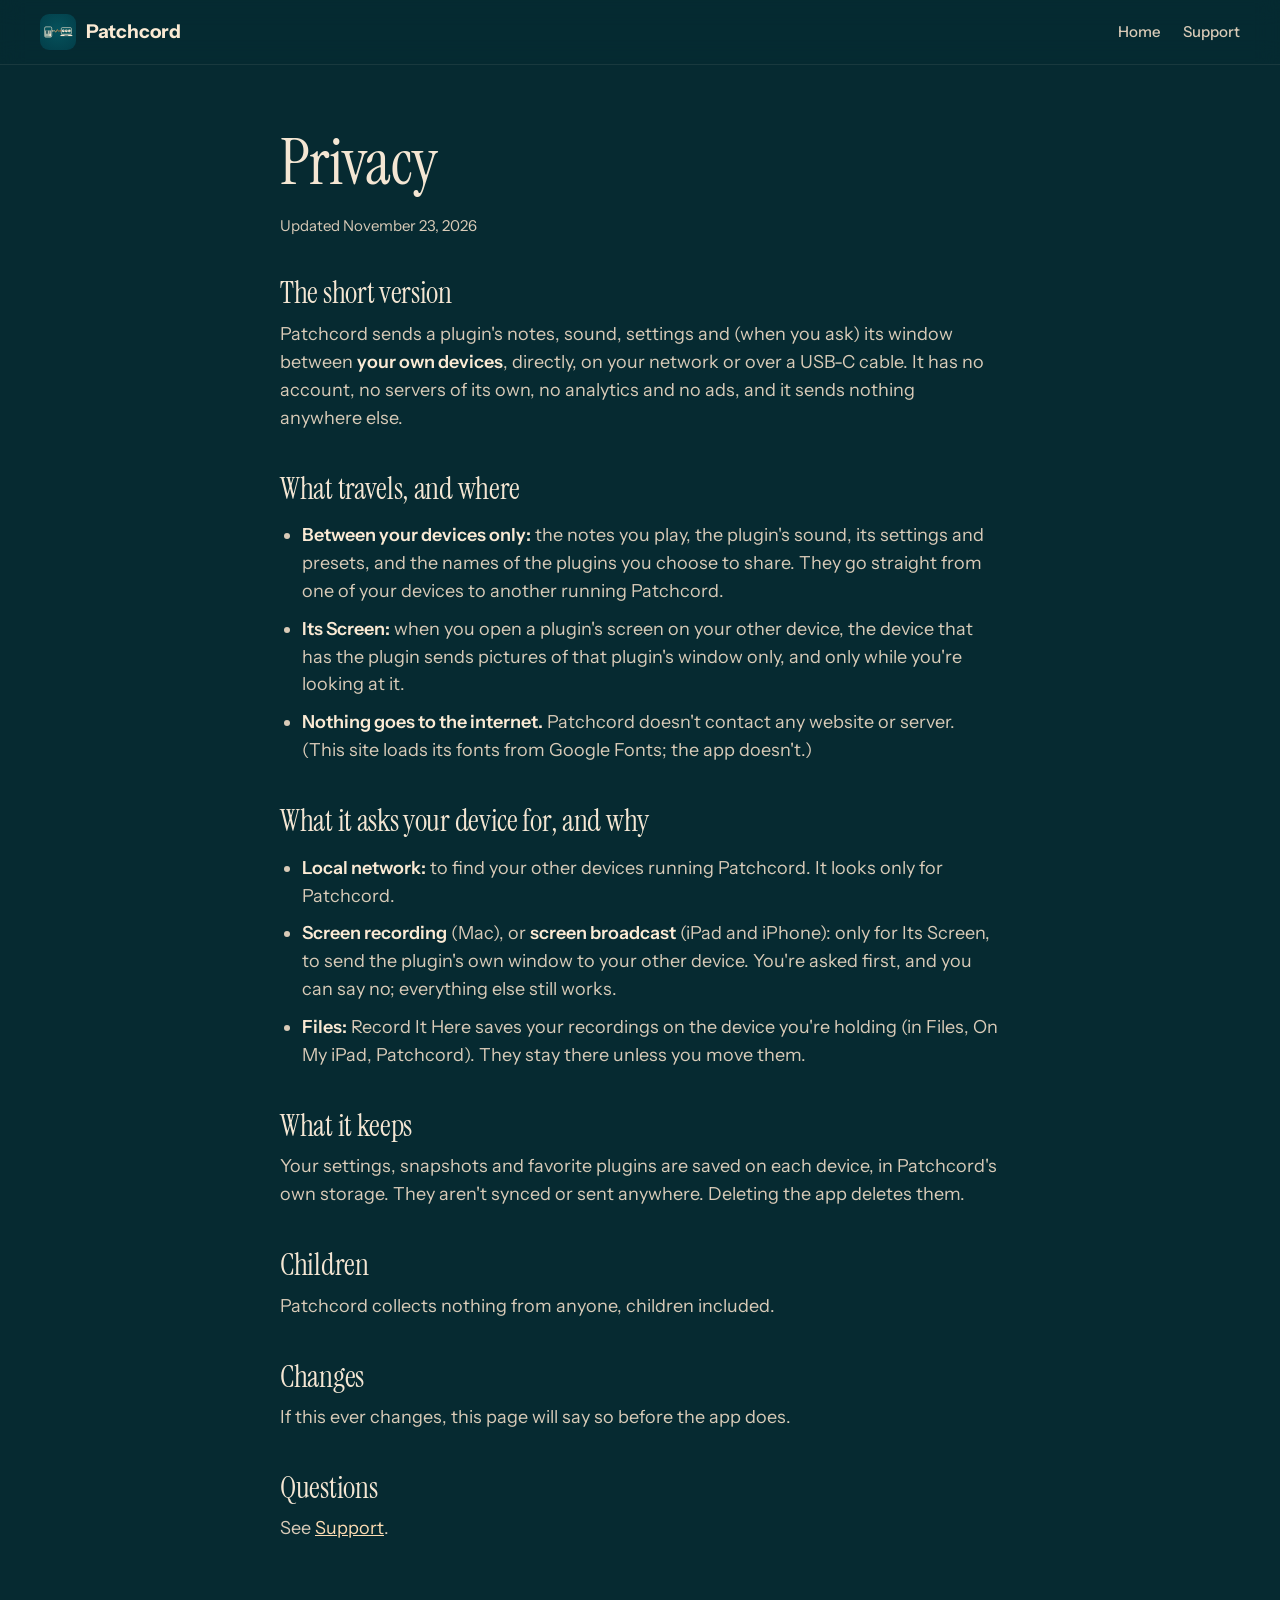
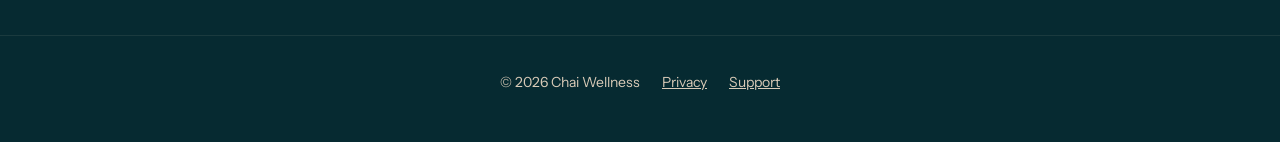
==== privacy.html @ 47edcd0e "Patchcord website, first version" ====
<!doctype html>
<html lang="en">
<head>
<meta charset="utf-8">
<meta name="viewport" content="width=device-width, initial-scale=1">
<title>Patchcord: Privacy</title>
<meta name="description" content="Patchcord's privacy policy: your devices talk to each other directly, and nothing goes anywhere else.">
<meta name="theme-color" content="#062A31">
<link rel="icon" href="img/icon.svg" type="image/svg+xml">
<link rel="apple-touch-icon" href="apple-touch-icon.png">
<link rel="preconnect" href="https://fonts.googleapis.com">
<link rel="preconnect" href="https://fonts.gstatic.com" crossorigin>
<link href="https://fonts.googleapis.com/css2?family=Instrument+Sans:wght@400;500;600;700&family=Instrument+Serif:ital@0;1&display=swap" rel="stylesheet">
<link rel="stylesheet" href="style.css?v=5">
</head>
<body>
<header class="top">
  <a class="brand" href="index.html"><img src="img/icon.svg" alt="" width="36" height="36"><span>Patchcord</span></a>
  <nav><a href="index.html">Home</a><a href="support.html">Support</a></nav>
</header>
<main class="page">
  <h1>Privacy</h1>
  <p class="updated">Updated November 23, 2026</p>

  <h2>The short version</h2>
  <p>Patchcord sends a plugin's notes, sound, settings and (when you ask) its window between <b>your own devices</b>, directly, on your network or over a USB-C cable. It has no account, no servers of its own, no analytics and no ads, and it sends nothing anywhere else.</p>

  <h2>What travels, and where</h2>
  <ul>
    <li><b>Between your devices only:</b> the notes you play, the plugin's sound, its settings and presets, and the names of the plugins you choose to share. They go straight from one of your devices to another running Patchcord.</li>
    <li><b>Its Screen:</b> when you open a plugin's screen on your other device, the device that has the plugin sends pictures of that plugin's window only, and only while you're looking at it.</li>
    <li><b>Nothing goes to the internet.</b> Patchcord doesn't contact any website or server. (This site loads its fonts from Google Fonts; the app doesn't.)</li>
  </ul>

  <h2>What it asks your device for, and why</h2>
  <ul>
    <li><b>Local network:</b> to find your other devices running Patchcord. It looks only for Patchcord.</li>
    <li><b>Screen recording</b> (Mac), or <b>screen broadcast</b> (iPad and iPhone): only for Its Screen, to send the plugin's own window to your other device. You're asked first, and you can say no; everything else still works.</li>
    <li><b>Files:</b> Record It Here saves your recordings on the device you're holding (in Files, On My iPad, Patchcord). They stay there unless you move them.</li>
  </ul>

  <h2>What it keeps</h2>
  <p>Your settings, snapshots and favorite plugins are saved on each device, in Patchcord's own storage. They aren't synced or sent anywhere. Deleting the app deletes them.</p>

  <h2>Children</h2>
  <p>Patchcord collects nothing from anyone, children included.</p>

  <h2>Changes</h2>
  <p>If this ever changes, this page will say so before the app does.</p>

  <h2>Questions</h2>
  <p>See <a href="support.html">Support</a>.</p>
</main>
<footer>
  <span>© 2026 Chai Wellness</span>
  <a href="privacy.html">Privacy</a>
  <a href="support.html">Support</a>
</footer>
</body>
</html>
---- style.css ----
/* Patchcord's site: the icon's colours (deep teal, cream, a cream-to-orange cord), dark only, like a studio at night */
:root {
  --bg: #062A31; --bg2: #08343C; --card: #0B3D46; --edge: #15525C;
  --cream: #FBEAD4; --text: #F4E6D3; --soft: #D9CBB8;
  --orange: #F08A3C; --orange2: #E06A24; --peach: #FDDCB3;
  --serif: "Instrument Serif", Georgia, serif;
  --sans: "Instrument Sans", -apple-system, BlinkMacSystemFont, "Segoe UI", sans-serif;
  color-scheme: dark;
}
* { box-sizing: border-box; }
[hidden] { display: none !important; }
html { scroll-behavior: smooth; }
body { margin: 0; background: var(--bg); color: var(--text); font: 18px/1.55 var(--sans); -webkit-font-smoothing: antialiased; }
img { max-width: 100%; display: block; }
a { color: var(--peach); }
h1, h2 { font-family: var(--serif); font-weight: 400; letter-spacing: -0.01em; line-height: 1.05; margin: 0 0 18px; }
h1 em, h2 em { font-style: italic; color: var(--orange); }
h3 { font-size: 19px; line-height: 1.3; margin: 0 0 6px; color: var(--cream); font-weight: 600; }
p { margin: 0 0 12px; color: var(--soft); }
b { color: var(--cream); font-weight: 600; }

/* top bar */
.top { position: sticky; top: 0; z-index: 10; display: flex; align-items: center; gap: 28px; padding: 14px max(20px, calc(50% - 600px));
  background: rgba(6, 42, 49, 0.86); backdrop-filter: blur(12px); -webkit-backdrop-filter: blur(12px); border-bottom: 1px solid rgba(251, 234, 212, 0.08); }
.brand { display: flex; align-items: center; gap: 10px; color: var(--cream); text-decoration: none; font-weight: 700; font-size: 19px; }
.brand img { border-radius: 9px; }
.top nav { display: flex; gap: 22px; margin-left: auto; }
.top nav a { color: var(--soft); text-decoration: none; font-size: 15px; font-weight: 500; }
.top nav a:hover { color: var(--cream); }
.soon { font-size: 13px; font-weight: 600; color: var(--bg); background: var(--peach); padding: 6px 12px; border-radius: 99px; white-space: nowrap; }

main > section { padding: 96px max(20px, calc(50% - 600px)); }
main > section > h2 { font-size: clamp(36px, 5vw, 56px); max-width: 860px; }

/* hero */
.hero { text-align: center; padding-top: 72px !important; background:
  radial-gradient(60% 50% at 50% 70%, rgba(240, 138, 60, 0.16), transparent 70%),
  radial-gradient(80% 60% at 50% 0%, rgba(21, 82, 92, 0.6), transparent 70%); }
.hero h1 { font-size: clamp(44px, 7.4vw, 92px); max-width: 1000px; margin: 0 auto 22px; }
.lede { font-size: clamp(18px, 2vw, 22px); max-width: 720px; margin: 0 auto 26px; color: var(--soft); }
.cta { display: flex; justify-content: center; align-items: center; gap: 14px; flex-wrap: wrap; }
.pill { display: inline-block; white-space: nowrap; padding: 12px 22px; border-radius: 99px; border: 1.5px solid var(--peach); color: var(--cream); font-weight: 600; font-size: 16px; }
.store-badge { display: inline-block; line-height: 0; margin: 11px 0; }
.store-badge img { height: 44px; width: auto; }

/* the two devices and the cord between them */
.duo { display: grid; grid-template-columns: 1.25fr 12% 1fr; align-items: center; gap: 0; margin: 64px auto 0; max-width: 1200px; }
.dev { position: relative; }
.dev .shot { border: 10px solid var(--cream); border-radius: 26px; overflow: hidden; background: #000; }
.laptop .shot { border-width: 9px; border-radius: 18px 18px 6px 6px; }
.laptop .base { height: 16px; margin: 0 -7%; background: var(--cream); border-radius: 2px 2px 14px 14px; clip-path: polygon(3% 0, 97% 0, 100% 100%, 0 100%); }
.dev figcaption { margin-top: 18px; font-size: 15px; color: var(--soft); }
.dev figcaption b { display: block; font-size: 17px; }
.cord { width: 100%; height: 120px; overflow: visible; }
.cord path { fill: none; stroke-width: 9; stroke-linecap: round; vector-effect: non-scaling-stroke; }
.cord .wire { stroke: url(#cg); }
.cord .pulse { stroke: #FFF4E3; stroke-width: 5; stroke-dasharray: 18 320; animation: flow 2.2s linear infinite; opacity: 0.9; }
@keyframes flow { from { stroke-dashoffset: 338; } to { stroke-dashoffset: 0; } }
@media (prefers-reduced-motion: reduce) { .cord .pulse { animation: none; opacity: 0; } }

/* screenshots: every one opens full size */
.shot { display: block; width: 100%; padding: 0; border: 0; background: none; cursor: zoom-in; border-radius: 14px; overflow: hidden; }
.shot img { width: 100%; height: auto; }

/* sound familiar */
.cards.three { display: grid; grid-template-columns: repeat(3, 1fr); gap: 20px; margin-top: 36px; }
.cards article { background: var(--card); border: 1px solid var(--edge); border-radius: 22px; padding: 28px; }
.num { display: inline-grid; place-items: center; width: 40px; height: 40px; border-radius: 50%; background: var(--orange); color: var(--bg); font-weight: 700; margin-bottom: 16px; }

/* steps */
.how { background: var(--bg2); }
.steps { list-style: none; padding: 0; margin: 40px 0 0; display: grid; grid-template-columns: 1fr 1fr 1fr; gap: 28px; align-items: start; }
.steps li { position: relative; }
.steps .n { font-family: var(--serif); font-size: 64px; line-height: 1; color: var(--orange); display: block; margin-bottom: 8px; }
.steps .shot { margin-top: 16px; border: 1px solid var(--edge); }
.steps .shot.phone { border-radius: 22px; }

/* feature rows */
.feature { display: grid; grid-template-columns: 0.9fr 1.3fr; gap: 56px; align-items: center; }
.feature.flip .copy { order: 2; }
.feature h2 { font-size: clamp(34px, 4.2vw, 50px); }
.kicker { text-transform: uppercase; letter-spacing: 0.12em; font-size: 13px; font-weight: 700; color: var(--orange); margin-bottom: 14px; }
.shot.wide { border: 1px solid var(--edge); box-shadow: 0 30px 80px rgba(0, 0, 0, 0.45), 0 0 0 1px rgba(251, 234, 212, 0.05); }
.ticks { list-style: none; padding: 0; margin: 20px 0; }
.ticks li { position: relative; padding-left: 30px; margin-bottom: 12px; color: var(--soft); }
.ticks li::before { content: ""; position: absolute; left: 0; top: 0.5em; width: 16px; height: 8px; border-radius: 4px; background: linear-gradient(90deg, var(--peach), var(--orange2)); }
.hosts { font-size: 15px; }

/* twelve tiles */
.grid-sec { background: var(--bg2); }
.tiles { display: grid; grid-template-columns: repeat(auto-fit, minmax(250px, 1fr)); gap: 16px; margin-top: 36px; }
.tiles article { background: var(--card); border: 1px solid var(--edge); border-radius: 18px; padding: 22px 22px 18px; }
.tiles p { font-size: 16px; margin: 0; }

/* closing */
.close { text-align: center; }
.close img { margin: 0 auto 24px; border-radius: 22px; }
.close h2 { margin: 0 auto 22px; }

footer { display: flex; gap: 22px; justify-content: center; padding: 36px 20px 48px; font-size: 14px; color: var(--soft); border-top: 1px solid rgba(251, 234, 212, 0.08); }
footer a { color: var(--soft); }

/* full-size viewer */
.viewer { position: fixed; inset: 0; z-index: 50; background: rgba(2, 16, 19, 0.92); display: flex; align-items: center; justify-content: center; padding: 56px 24px 24px; cursor: zoom-out; }
.viewer img { max-width: 100%; max-height: 100%; border-radius: 12px; box-shadow: 0 20px 80px rgba(0, 0, 0, 0.6); }
.close-v { position: absolute; top: 14px; right: 18px; font: 600 15px var(--sans); color: var(--cream); background: rgba(251, 234, 212, 0.12); border: 1px solid rgba(251, 234, 212, 0.25); border-radius: 99px; padding: 8px 16px; cursor: pointer; }

/* narrow screens */
@media (max-width: 900px) {
  .top nav { display: none; }
  .soon { margin-left: auto; }
  main > section { padding-top: 64px; padding-bottom: 64px; }
  .duo { grid-template-columns: 1fr; gap: 0; max-width: 520px; }
  .laptop .base { margin: 0 -3%; }
  .cord { height: 90px; width: 120px; margin: 4px auto; transform: rotate(90deg); }
  .cards.three, .steps { grid-template-columns: 1fr; }
  .steps .shot.phone { max-width: 320px; }
  .feature { grid-template-columns: 1fr; gap: 28px; }
  .feature.flip .copy { order: 0; }
}
@media (max-width: 560px) {
  .top .soon { display: none; }
  .pill { font-size: 15px; padding: 11px 18px; }
}

/* privacy and support: one readable column */
.page { max-width: 760px; margin: 0 auto; padding: 64px 20px 80px; }
.page h1 { font-size: clamp(44px, 6vw, 64px); }
.page h2 { font-size: 30px; margin: 40px 0 12px; }
.page ul { padding-left: 22px; color: var(--soft); }
.page li { margin-bottom: 10px; }
.updated { font-size: 15px; }
.contact { font-size: 19px; color: var(--cream); }
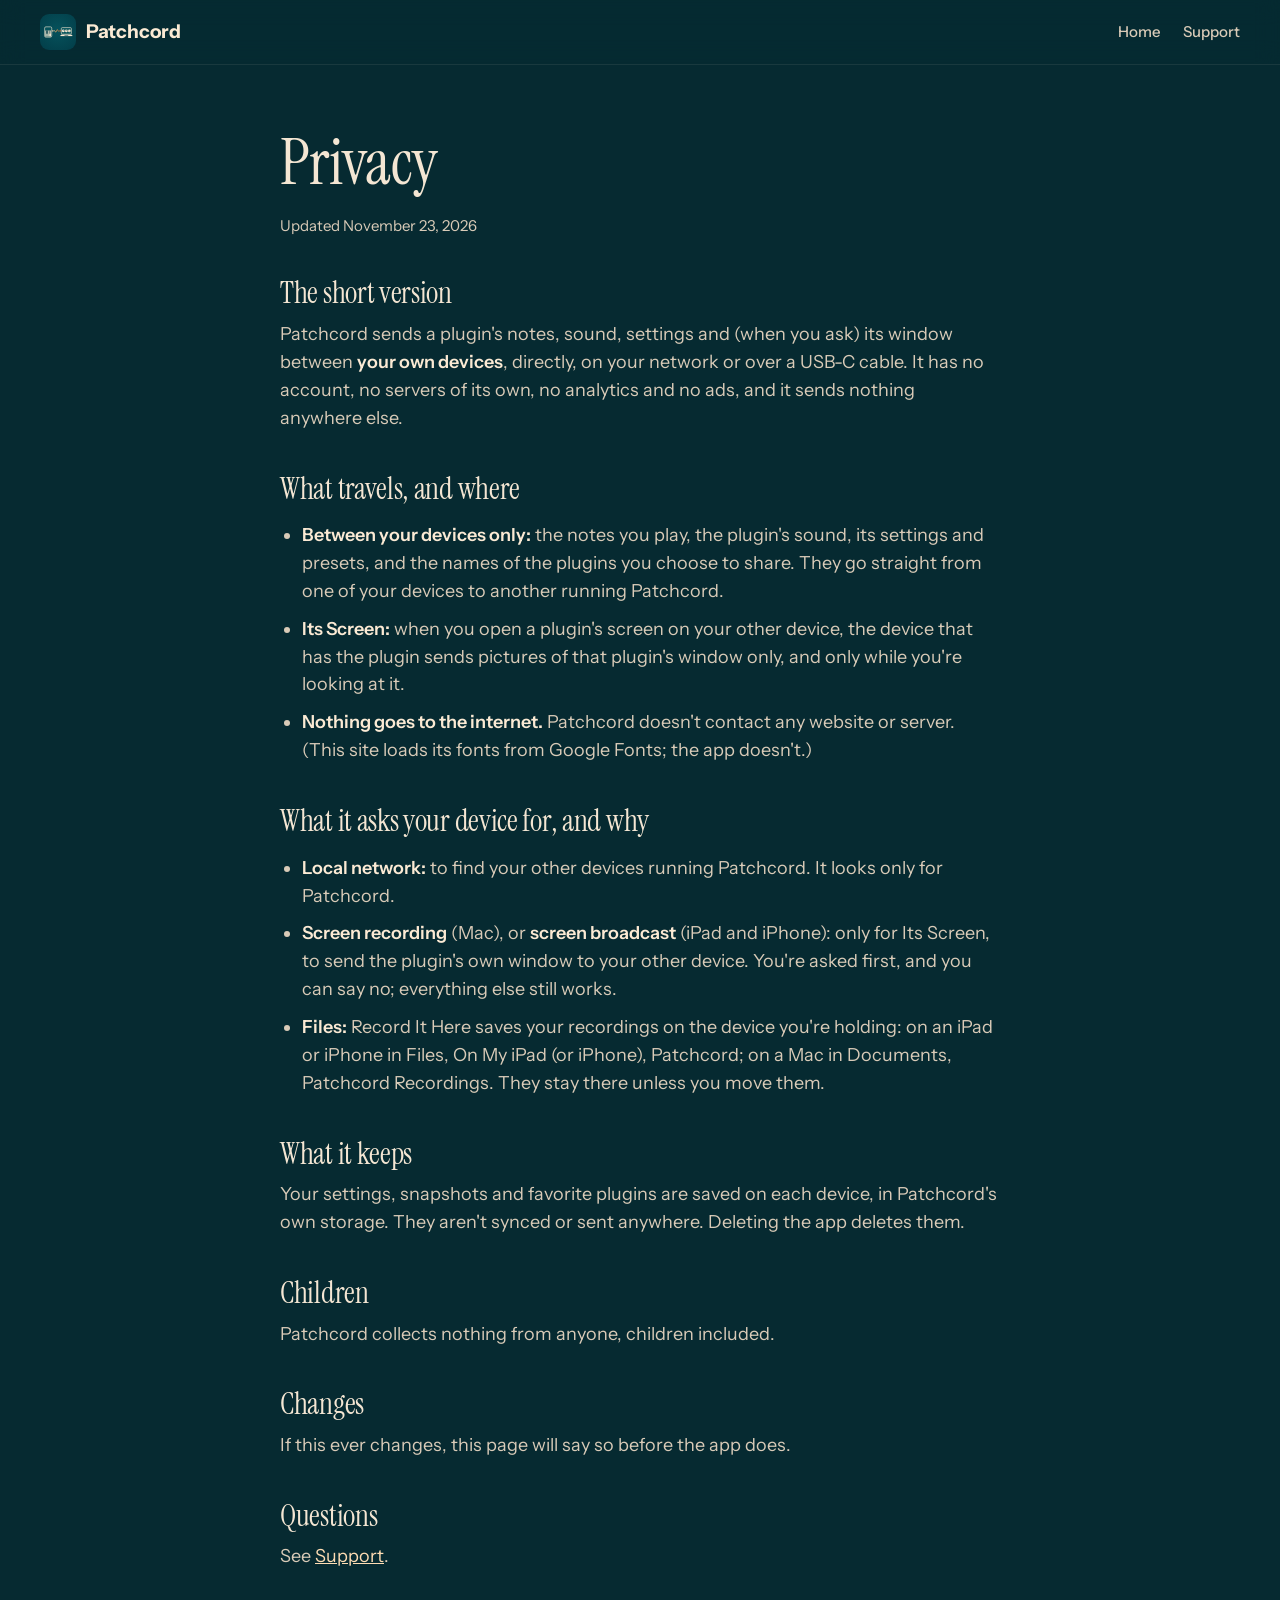
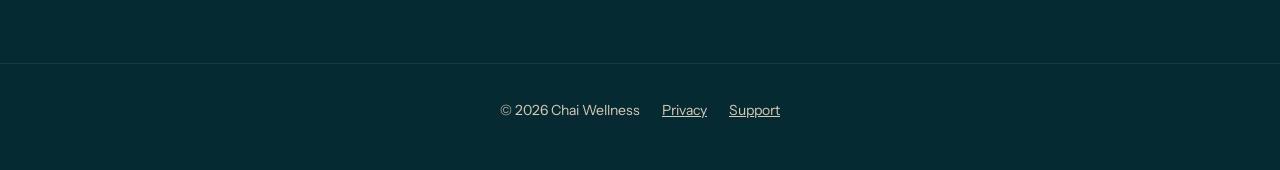
==== commit 6837a909: "Privacy: where recordings go on the Mac" ====
--- a/privacy.html
+++ b/privacy.html
@@ -36,7 +36,7 @@
   <ul>
     <li><b>Local network:</b> to find your other devices running Patchcord. It looks only for Patchcord.</li>
     <li><b>Screen recording</b> (Mac), or <b>screen broadcast</b> (iPad and iPhone): only for Its Screen, to send the plugin's own window to your other device. You're asked first, and you can say no; everything else still works.</li>
-    <li><b>Files:</b> Record It Here saves your recordings on the device you're holding (in Files, On My iPad, Patchcord). They stay there unless you move them.</li>
+    <li><b>Files:</b> Record It Here saves your recordings on the device you're holding: on an iPad or iPhone in Files, On My iPad (or iPhone), Patchcord; on a Mac in Documents, Patchcord Recordings. They stay there unless you move them.</li>
   </ul>
 
   <h2>What it keeps</h2>
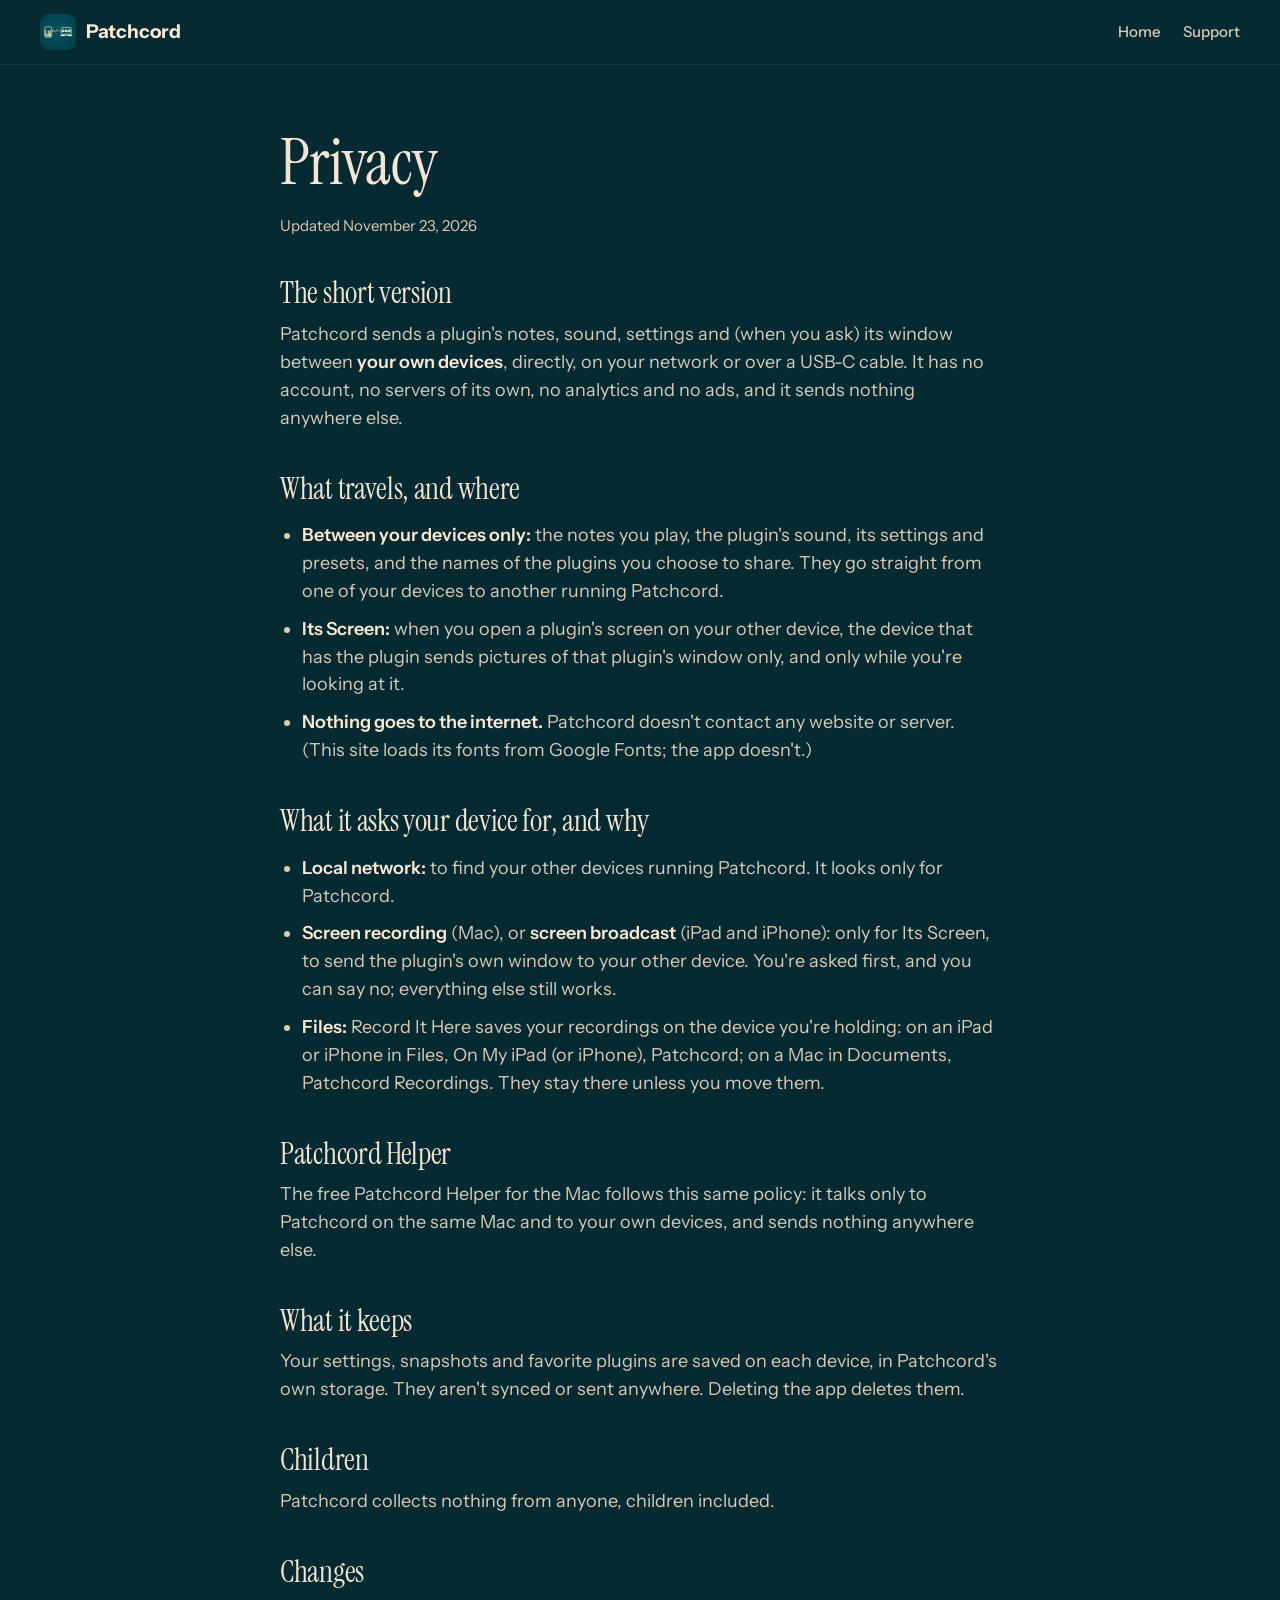
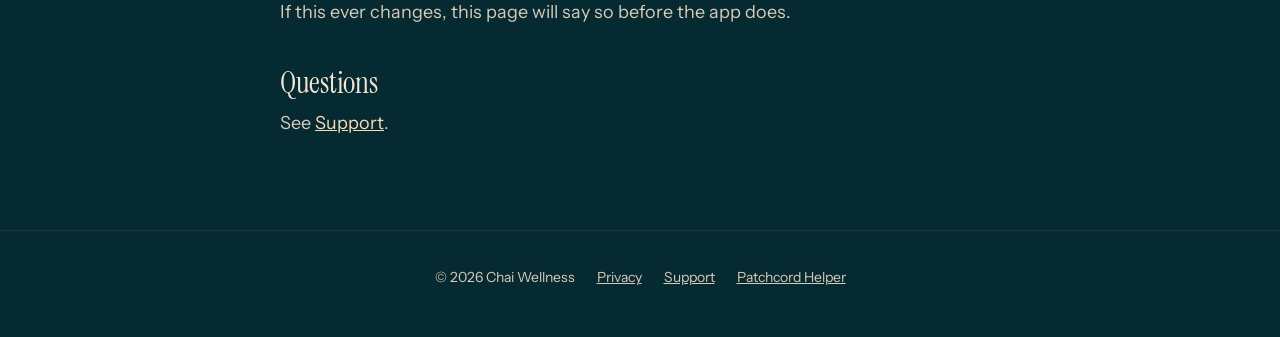
==== commit b71fffc9: "Patchcord Helper page and download; six ways to use it" ====
--- a/privacy.html
+++ b/privacy.html
@@ -11,7 +11,7 @@
 <link rel="preconnect" href="https://fonts.googleapis.com">
 <link rel="preconnect" href="https://fonts.gstatic.com" crossorigin>
 <link href="https://fonts.googleapis.com/css2?family=Instrument+Sans:wght@400;500;600;700&family=Instrument+Serif:ital@0;1&display=swap" rel="stylesheet">
-<link rel="stylesheet" href="style.css?v=5">
+<link rel="stylesheet" href="style.css?v=7">
 </head>
 <body>
 <header class="top">
@@ -39,6 +39,9 @@
     <li><b>Files:</b> Record It Here saves your recordings on the device you're holding: on an iPad or iPhone in Files, On My iPad (or iPhone), Patchcord; on a Mac in Documents, Patchcord Recordings. They stay there unless you move them.</li>
   </ul>
 
+  <h2>Patchcord Helper</h2>
+  <p>The free Patchcord Helper for the Mac follows this same policy: it talks only to Patchcord on the same Mac and to your own devices, and sends nothing anywhere else.</p>
+
   <h2>What it keeps</h2>
   <p>Your settings, snapshots and favorite plugins are saved on each device, in Patchcord's own storage. They aren't synced or sent anywhere. Deleting the app deletes them.</p>
 
@@ -55,6 +58,7 @@
   <span>© 2026 Chai Wellness</span>
   <a href="privacy.html">Privacy</a>
   <a href="support.html">Support</a>
+  <a href="helper.html">Patchcord Helper</a>
 </footer>
 </body>
 </html>
--- a/style.css
+++ b/style.css
@@ -131,3 +131,17 @@
 .page li { margin-bottom: 10px; }
 .updated { font-size: 15px; }
 .contact { font-size: 19px; color: var(--cream); }
+
+/* Patchcord Helper page */
+.lede-left { font-size: 20px; color: var(--cream); margin-bottom: 22px; }
+.dl { margin: 8px 0 8px; }
+.dl-btn { white-space: normal; text-align: center; max-width: 100%; text-decoration: none; background: var(--orange); border-color: var(--orange); color: var(--bg); }
+.dl-btn:hover { background: var(--orange2); border-color: var(--orange2); }
+.page ol.steps-plain { padding-left: 22px; color: var(--soft); }
+.page ol.steps-plain li { margin-bottom: 10px; }
+
+/* ways to use it */
+.uses { background: var(--bg); }
+.cards.uses-grid { display: grid; grid-template-columns: repeat(3, 1fr); gap: 20px; margin-top: 36px; }
+.uses-grid .pair { font-size: 13px; font-weight: 700; letter-spacing: 0.08em; text-transform: uppercase; color: var(--orange); margin-bottom: 10px; }
+@media (max-width: 900px) { .cards.uses-grid { grid-template-columns: 1fr; } }
